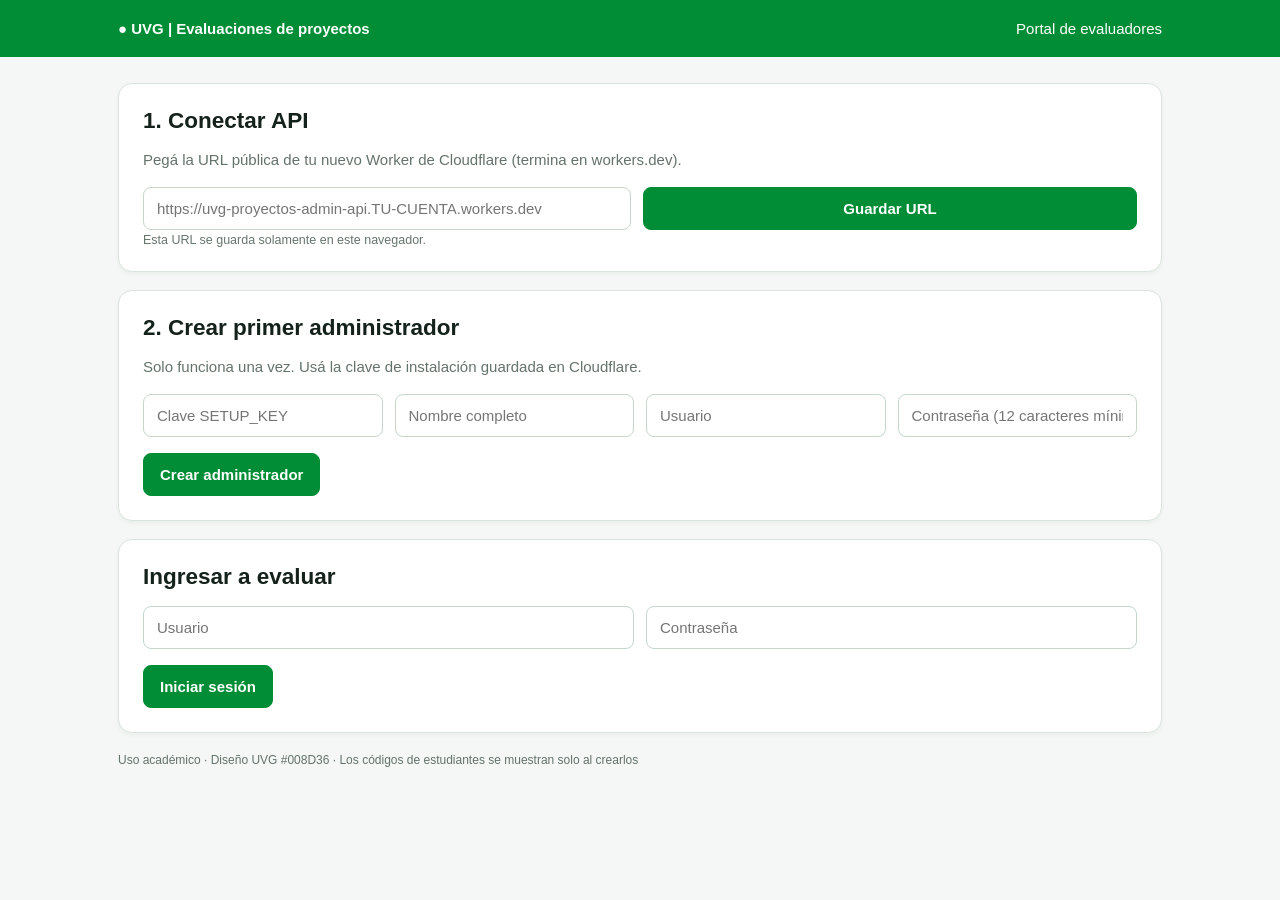
==== admin/index.html @ 7e179da8 "Agregar panel administrativo de evaluaciones UVG" ====
<!doctype html><html lang="es"><head><meta charset="utf-8"><meta name="viewport" content="width=device-width,initial-scale=1"><title>Evaluaciones UVG | Administración</title><link rel="stylesheet" href="styles.css"></head><body><header><div class="wrap head"><strong>● UVG | Evaluaciones de proyectos</strong><span>Portal de evaluadores</span></div></header><main class="wrap"><div id="message" role="status"></div><section class="card" id="config"><h2>1. Conectar API</h2><p>Pegá la URL pública de tu nuevo Worker de Cloudflare (termina en workers.dev).</p><div class="line"><input id="api" placeholder="https://uvg-proyectos-admin-api.TU-CUENTA.workers.dev"><button id="setApi">Guardar URL</button></div><small>Esta URL se guarda solamente en este navegador.</small></section><section class="card" id="setup"><h2>2. Crear primer administrador</h2><p>Solo funciona una vez. Usá la clave de instalación guardada en Cloudflare.</p><div class="fields"><input id="setupKey" type="password" placeholder="Clave SETUP_KEY"><input id="setupName" placeholder="Nombre completo"><input id="setupUser" placeholder="Usuario"><input id="setupPassword" type="password" placeholder="Contraseña (12 caracteres mínimo)"></div><button id="setupBtn">Crear administrador</button></section><section class="card" id="login"><h2>Ingresar a evaluar</h2><div class="fields"><input id="username" placeholder="Usuario"><input id="password" type="password" placeholder="Contraseña"></div><button id="loginBtn">Iniciar sesión</button></section><section id="app" hidden><section class="card"><div class="between"><div><h2>Panel de evaluación</h2><p id="who"></p></div><button id="logout" class="ghost">Cerrar sesión</button></div><div class="line"><select id="course"><option value="">Seleccionar curso</option></select><select id="group"><option value="">Seleccionar grupo</option></select><button id="open">Abrir</button></div></section><div id="grading"></div><section class="card" id="admin" hidden><h2>Administración</h2><div class="actions"><button id="seed">Crear POO 2026 · Sección 50 · 5 grupos</button><button id="newUser" class="ghost">Agregar evaluador</button><button id="newCourse" class="ghost">Crear otro curso</button></div><div id="adminPanel"></div></section></section><p class="footer">Uso académico · Diseño UVG #008D36 · Los códigos de estudiantes se muestran solo al crearlos</p></main><script src="app.js"></script></body></html>
---- admin/styles.css ----
:root{font-family:Arial,Helvetica,sans-serif;color:#14221b;background:#f4f7f5;font-size:15px}*{box-sizing:border-box}body{margin:0}header{background:#008D36;color:#fff;padding:20px 0}header .head{display:flex;justify-content:space-between;gap:12px;flex-wrap:wrap}.wrap{max-width:1080px;margin:auto;padding:0 18px}main{padding-top:26px!important;padding-bottom:60px!important}.card{background:#fff;border:1px solid #dae4dc;border-radius:14px;padding:24px;margin:0 0 18px;box-shadow:0 2px 5px #13291b0b}h1,h2,h3{margin:0 0 14px}p{color:#64736a;line-height:1.5}small{color:#65766a}.line,.actions,.between{display:flex;align-items:center;gap:12px;flex-wrap:wrap}.between{justify-content:space-between}.line>*{flex:1;min-width:160px}.fields{display:grid;grid-template-columns:repeat(auto-fit,minmax(190px,1fr));gap:12px;margin:16px 0}input,select,textarea{width:100%;padding:12px 13px;border:1px solid #c7d6cb;border-radius:8px;font:inherit;background:white;color:#18271d}textarea{min-height:75px;resize:vertical}button{background:#008D36;color:#fff;border:1px solid #008D36;border-radius:8px;padding:12px 16px;font:inherit;font-weight:bold;cursor:pointer}button:hover{filter:brightness(.95)}button:disabled{opacity:.5;cursor:not-allowed}.ghost{background:white;color:#008D36}.rubric{border-top:1px solid #e7eee9;padding:20px 0}.rubric h3{font-size:16px}.levels{display:grid;grid-template-columns:repeat(5,minmax(0,1fr));gap:8px;margin:12px 0}.level{padding:12px 5px;background:#fff;color:#22352a;border:1px solid #cfded3;font-size:13px;min-height:64px;line-height:1.5}.level.selected{background:#008D36;border-color:#008D36;color:white}.level span{display:block;font-weight:normal}.metric{display:flex;justify-content:space-between;gap:12px;background:#e9f7ee;border-radius:10px;padding:20px;margin:20px 0}.grade{font-size:32px;color:#008D36;margin:8px 0}.tag{display:inline-block;border-radius:40px;background:#e6f4e9;color:#087a37;padding:6px 12px;font-size:13px}#message:not(:empty){padding:14px;border-radius:9px;background:#ebf6ef;color:#155d34;margin-bottom:14px;white-space:pre-wrap}.footer{font-size:12px}.admin-form{margin:16px 0;padding:18px;background:#f4f8f5;border-radius:10px}.admin-form textarea{min-height:120px}table{width:100%;border-collapse:collapse}td,th{padding:9px;border-bottom:1px solid #ebefec;text-align:left}code{word-break:break-all}#result{margin-top:20px}@media(max-width:630px){.levels{grid-template-columns:repeat(2,minmax(0,1fr))}.card{padding:15px}}
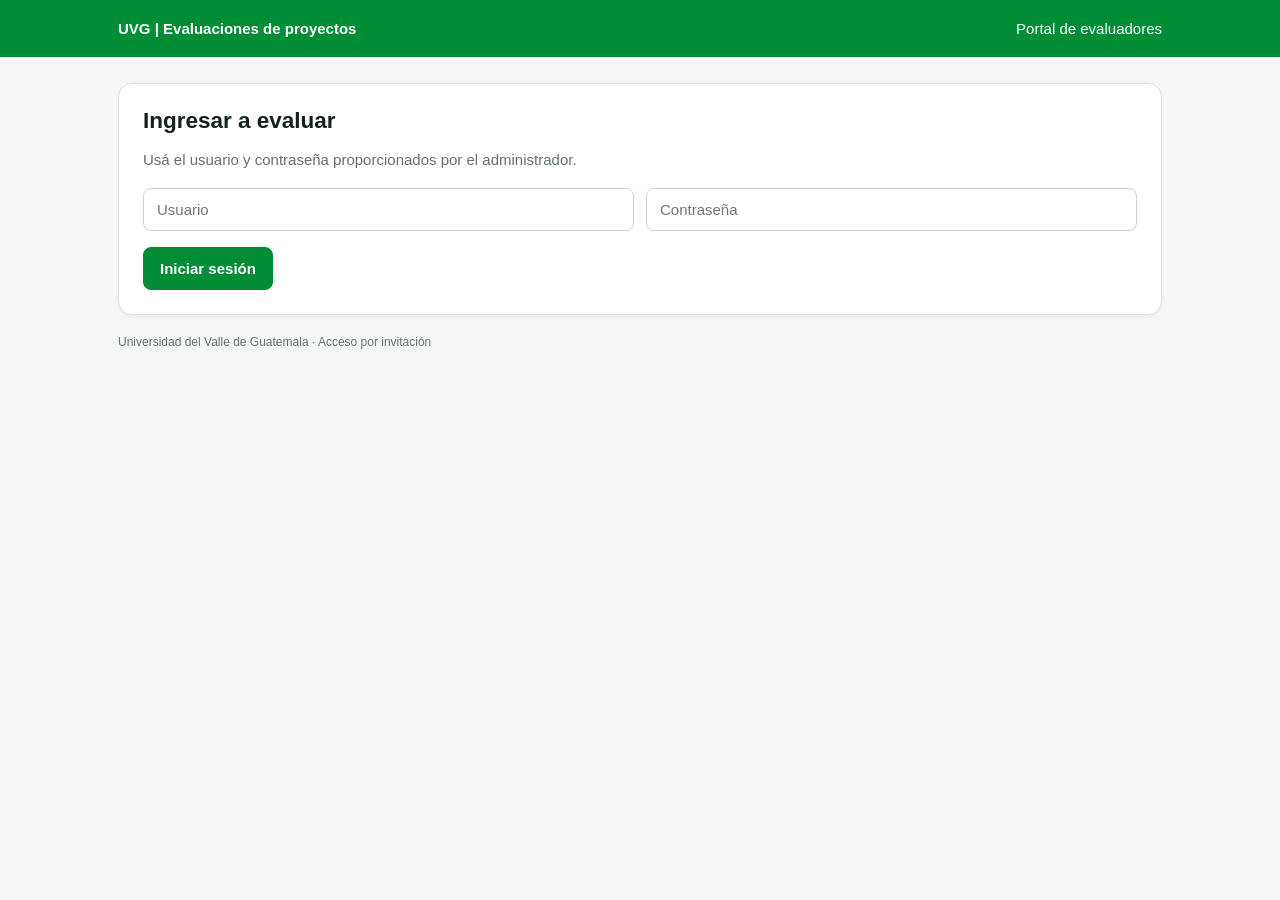
==== commit a4e4ad0f: "Implementar acceso docente y asignaciones de grupos" ====
--- a/admin/index.html
+++ b/admin/index.html
@@ -1 +1 @@
-<!doctype html><html lang="es"><head><meta charset="utf-8"><meta name="viewport" content="width=device-width,initial-scale=1"><title>Evaluaciones UVG | Administración</title><link rel="stylesheet" href="styles.css"></head><body><header><div class="wrap head"><strong>● UVG | Evaluaciones de proyectos</strong><span>Portal de evaluadores</span></div></header><main class="wrap"><div id="message" role="status"></div><section class="card" id="config"><h2>1. Conectar API</h2><p>Pegá la URL pública de tu nuevo Worker de Cloudflare (termina en workers.dev).</p><div class="line"><input id="api" placeholder="https://uvg-proyectos-admin-api.TU-CUENTA.workers.dev"><button id="setApi">Guardar URL</button></div><small>Esta URL se guarda solamente en este navegador.</small></section><section class="card" id="setup"><h2>2. Crear primer administrador</h2><p>Solo funciona una vez. Usá la clave de instalación guardada en Cloudflare.</p><div class="fields"><input id="setupKey" type="password" placeholder="Clave SETUP_KEY"><input id="setupName" placeholder="Nombre completo"><input id="setupUser" placeholder="Usuario"><input id="setupPassword" type="password" placeholder="Contraseña (12 caracteres mínimo)"></div><button id="setupBtn">Crear administrador</button></section><section class="card" id="login"><h2>Ingresar a evaluar</h2><div class="fields"><input id="username" placeholder="Usuario"><input id="password" type="password" placeholder="Contraseña"></div><button id="loginBtn">Iniciar sesión</button></section><section id="app" hidden><section class="card"><div class="between"><div><h2>Panel de evaluación</h2><p id="who"></p></div><button id="logout" class="ghost">Cerrar sesión</button></div><div class="line"><select id="course"><option value="">Seleccionar curso</option></select><select id="group"><option value="">Seleccionar grupo</option></select><button id="open">Abrir</button></div></section><div id="grading"></div><section class="card" id="admin" hidden><h2>Administración</h2><div class="actions"><button id="seed">Crear POO 2026 · Sección 50 · 5 grupos</button><button id="newUser" class="ghost">Agregar evaluador</button><button id="newCourse" class="ghost">Crear otro curso</button></div><div id="adminPanel"></div></section></section><p class="footer">Uso académico · Diseño UVG #008D36 · Los códigos de estudiantes se muestran solo al crearlos</p></main><script src="app.js"></script></body></html>
+<!doctype html><html lang="es"><head><meta charset="utf-8"><meta name="viewport" content="width=device-width,initial-scale=1"><title>UVG | Portal de evaluadores</title><link rel="stylesheet" href="styles.css"></head><body><header><div class="wrap head"><strong>UVG | Evaluaciones de proyectos</strong><span>Portal de evaluadores</span></div></header><main class="wrap"><div id="message" role="status"></div><section class="card" id="login"><h2>Ingresar a evaluar</h2><p>Usá el usuario y contraseña proporcionados por el administrador.</p><div class="fields"><input id="username" autocomplete="username" placeholder="Usuario"><input id="password" autocomplete="current-password" type="password" placeholder="Contraseña"></div><button id="loginBtn">Iniciar sesión</button></section><section id="app" hidden><section class="card"><div class="between"><div><h2>Mis evaluaciones asignadas</h2><p id="who"></p></div><button id="logout" class="ghost">Cerrar sesión</button></div><div class="line"><select id="course"><option value="">Seleccionar curso</option></select><select id="group"><option value="">Seleccionar grupo</option></select><button id="open">Evaluar</button></div></section><div id="grading"></div></section><p class="footer">Universidad del Valle de Guatemala · Acceso por invitación</p></main><script src="evaluador.js"></script></body></html>
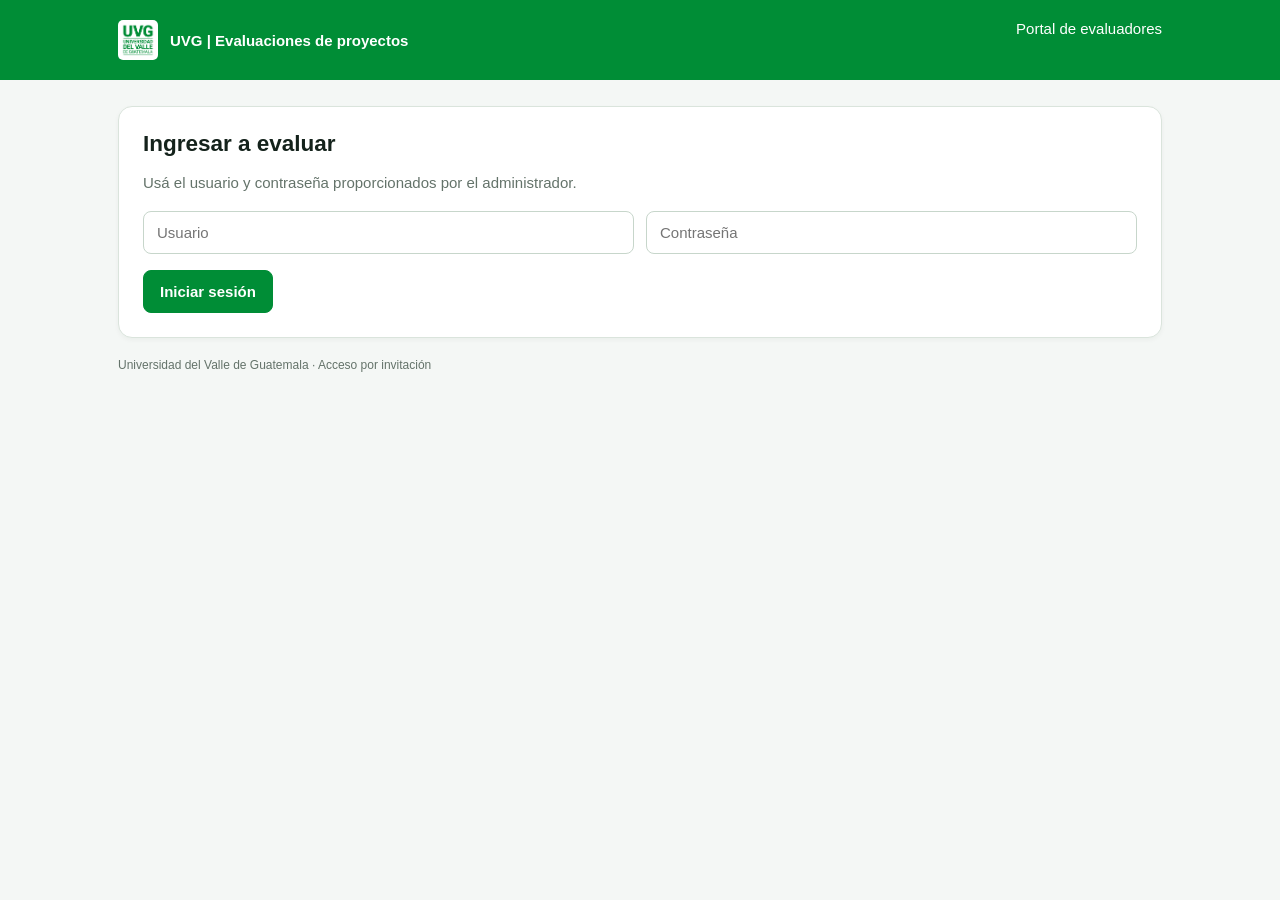
==== commit 9cfadd1c: "Mejorar logo UVG y finalizacion de evaluaciones" ====
--- a/admin/index.html
+++ b/admin/index.html
@@ -1 +1 @@
-<!doctype html><html lang="es"><head><meta charset="utf-8"><meta name="viewport" content="width=device-width,initial-scale=1"><title>UVG | Portal de evaluadores</title><link rel="stylesheet" href="styles.css"></head><body><header><div class="wrap head"><strong>UVG | Evaluaciones de proyectos</strong><span>Portal de evaluadores</span></div></header><main class="wrap"><div id="message" role="status"></div><section class="card" id="login"><h2>Ingresar a evaluar</h2><p>Usá el usuario y contraseña proporcionados por el administrador.</p><div class="fields"><input id="username" autocomplete="username" placeholder="Usuario"><input id="password" autocomplete="current-password" type="password" placeholder="Contraseña"></div><button id="loginBtn">Iniciar sesión</button></section><section id="app" hidden><section class="card"><div class="between"><div><h2>Mis evaluaciones asignadas</h2><p id="who"></p></div><button id="logout" class="ghost">Cerrar sesión</button></div><div class="line"><select id="course"><option value="">Seleccionar curso</option></select><select id="group"><option value="">Seleccionar grupo</option></select><button id="open">Evaluar</button></div></section><div id="grading"></div></section><p class="footer">Universidad del Valle de Guatemala · Acceso por invitación</p></main><script src="evaluador.js"></script></body></html>+<!doctype html><html lang="es"><head><meta charset="utf-8"><meta name="viewport" content="width=device-width,initial-scale=1"><title>UVG | Portal de evaluadores</title><link rel="icon" type="image/png" href="../assets/logo-uvg.png"><link rel="stylesheet" href="styles.css"></head><body><header><div class="wrap head"><strong class="brand"><img src="../assets/logo-uvg.png" alt="Logo UVG">UVG | Evaluaciones de proyectos</strong><span>Portal de evaluadores</span></div></header><main class="wrap"><div id="message" role="status"></div><section class="card" id="login"><h2>Ingresar a evaluar</h2><p>Usá el usuario y contraseña proporcionados por el administrador.</p><div class="fields"><input id="username" autocomplete="username" placeholder="Usuario"><input id="password" autocomplete="current-password" type="password" placeholder="Contraseña"></div><button id="loginBtn">Iniciar sesión</button></section><section id="app" hidden><section class="card"><div class="between"><div><h2>Mis evaluaciones asignadas</h2><p id="who"></p></div><button id="logout" class="ghost">Cerrar sesión</button></div><div class="line"><select id="course"><option value="">Seleccionar curso</option></select><select id="group"><option value="">Seleccionar grupo</option></select><button id="open">Evaluar</button></div></section><div id="grading"></div></section><p class="footer">Universidad del Valle de Guatemala · Acceso por invitación</p></main><script src="evaluador.js"></script></body></html>
--- a/admin/styles.css
+++ b/admin/styles.css
@@ -1 +1,6 @@
 :root{font-family:Arial,Helvetica,sans-serif;color:#14221b;background:#f4f7f5;font-size:15px}*{box-sizing:border-box}body{margin:0}header{background:#008D36;color:#fff;padding:20px 0}header .head{display:flex;justify-content:space-between;gap:12px;flex-wrap:wrap}.wrap{max-width:1080px;margin:auto;padding:0 18px}main{padding-top:26px!important;padding-bottom:60px!important}.card{background:#fff;border:1px solid #dae4dc;border-radius:14px;padding:24px;margin:0 0 18px;box-shadow:0 2px 5px #13291b0b}h1,h2,h3{margin:0 0 14px}p{color:#64736a;line-height:1.5}small{color:#65766a}.line,.actions,.between{display:flex;align-items:center;gap:12px;flex-wrap:wrap}.between{justify-content:space-between}.line>*{flex:1;min-width:160px}.fields{display:grid;grid-template-columns:repeat(auto-fit,minmax(190px,1fr));gap:12px;margin:16px 0}input,select,textarea{width:100%;padding:12px 13px;border:1px solid #c7d6cb;border-radius:8px;font:inherit;background:white;color:#18271d}textarea{min-height:75px;resize:vertical}button{background:#008D36;color:#fff;border:1px solid #008D36;border-radius:8px;padding:12px 16px;font:inherit;font-weight:bold;cursor:pointer}button:hover{filter:brightness(.95)}button:disabled{opacity:.5;cursor:not-allowed}.ghost{background:white;color:#008D36}.rubric{border-top:1px solid #e7eee9;padding:20px 0}.rubric h3{font-size:16px}.levels{display:grid;grid-template-columns:repeat(5,minmax(0,1fr));gap:8px;margin:12px 0}.level{padding:12px 5px;background:#fff;color:#22352a;border:1px solid #cfded3;font-size:13px;min-height:64px;line-height:1.5}.level.selected{background:#008D36;border-color:#008D36;color:white}.level span{display:block;font-weight:normal}.metric{display:flex;justify-content:space-between;gap:12px;background:#e9f7ee;border-radius:10px;padding:20px;margin:20px 0}.grade{font-size:32px;color:#008D36;margin:8px 0}.tag{display:inline-block;border-radius:40px;background:#e6f4e9;color:#087a37;padding:6px 12px;font-size:13px}#message:not(:empty){padding:14px;border-radius:9px;background:#ebf6ef;color:#155d34;margin-bottom:14px;white-space:pre-wrap}.footer{font-size:12px}.admin-form{margin:16px 0;padding:18px;background:#f4f8f5;border-radius:10px}.admin-form textarea{min-height:120px}table{width:100%;border-collapse:collapse}td,th{padding:9px;border-bottom:1px solid #ebefec;text-align:left}code{word-break:break-all}#result{margin-top:20px}@media(max-width:630px){.levels{grid-template-columns:repeat(2,minmax(0,1fr))}.card{padding:15px}}
+
+/* Identidad institucional UVG */
+.brand{display:inline-flex;align-items:center;gap:12px}
+.brand img{height:40px;width:40px;object-fit:contain;background:white;border-radius:5px;padding:3px}
+.status-note{border:1px solid #b8dac5;background:#edf8f0;color:#155d34;border-radius:9px;padding:14px;margin:14px 0}
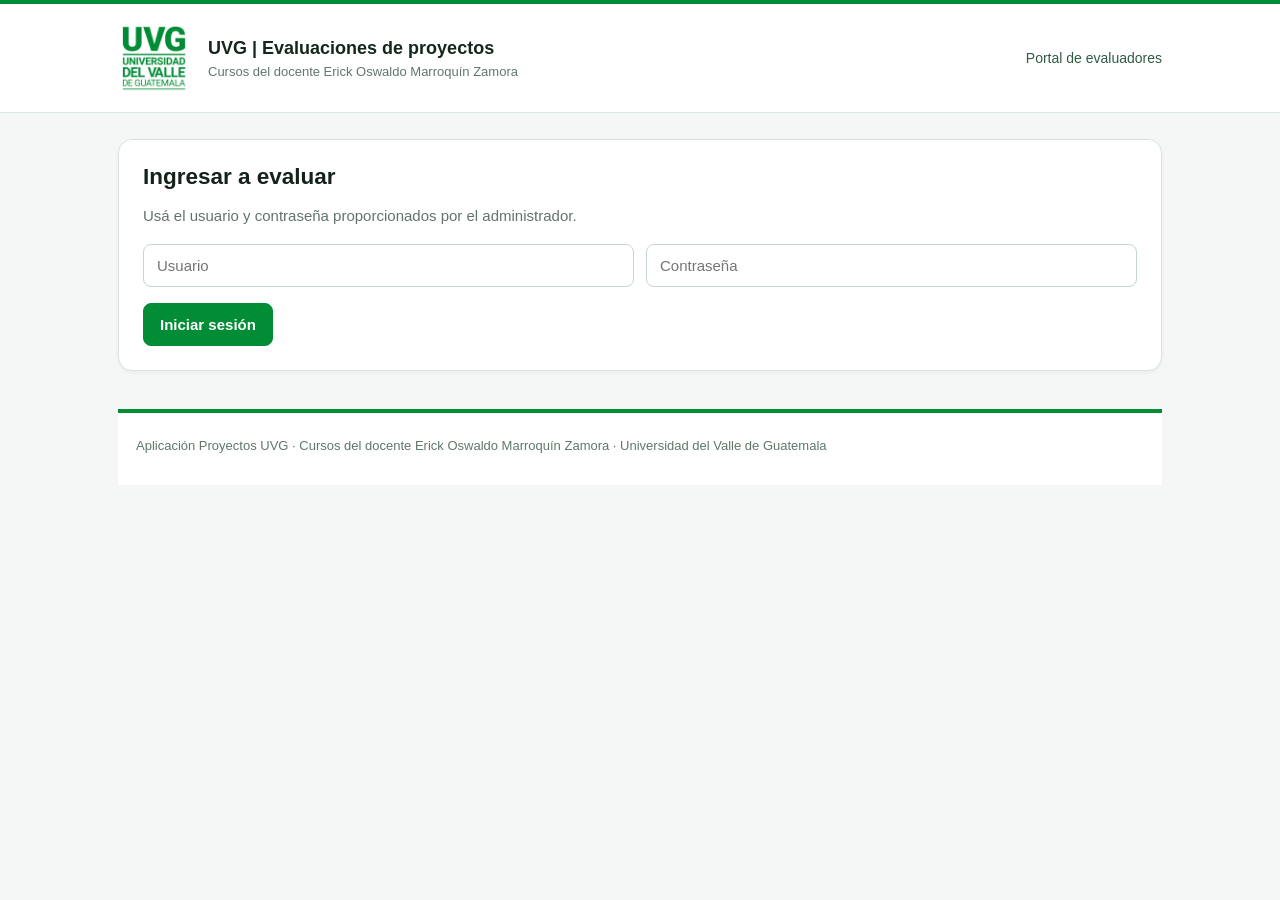
==== commit 3942ccb2: "Unificar identidad institucional de cursos UVG" ====
--- a/admin/index.html
+++ b/admin/index.html
@@ -1 +1 @@
-<!doctype html><html lang="es"><head><meta charset="utf-8"><meta name="viewport" content="width=device-width,initial-scale=1"><title>UVG | Portal de evaluadores</title><link rel="icon" type="image/png" href="../assets/logo-uvg.png"><link rel="stylesheet" href="styles.css"></head><body><header><div class="wrap head"><strong class="brand"><img src="../assets/logo-uvg.png" alt="Logo UVG">UVG | Evaluaciones de proyectos</strong><span>Portal de evaluadores</span></div></header><main class="wrap"><div id="message" role="status"></div><section class="card" id="login"><h2>Ingresar a evaluar</h2><p>Usá el usuario y contraseña proporcionados por el administrador.</p><div class="fields"><input id="username" autocomplete="username" placeholder="Usuario"><input id="password" autocomplete="current-password" type="password" placeholder="Contraseña"></div><button id="loginBtn">Iniciar sesión</button></section><section id="app" hidden><section class="card"><div class="between"><div><h2>Mis evaluaciones asignadas</h2><p id="who"></p></div><button id="logout" class="ghost">Cerrar sesión</button></div><div class="line"><select id="course"><option value="">Seleccionar curso</option></select><select id="group"><option value="">Seleccionar grupo</option></select><button id="open">Evaluar</button></div></section><div id="grading"></div></section><p class="footer">Universidad del Valle de Guatemala · Acceso por invitación</p></main><script src="evaluador.js"></script></body></html>+<!doctype html><html lang="es"><head><meta charset="utf-8"><meta name="viewport" content="width=device-width,initial-scale=1"><title>UVG | Portal de evaluadores</title><link rel="icon" type="image/png" href="../assets/logo-uvg.png"><link rel="stylesheet" href="styles.css"><link rel="stylesheet" href="identidad-cursos.css"></head><body><header class="institutional-header"><div class="wrap institutional-head"><div class="institutional-brand"><img src="../assets/logo-uvg.png" alt="Universidad del Valle de Guatemala"><div><strong>UVG | Evaluaciones de proyectos</strong><small>Cursos del docente Erick Oswaldo Marroquín Zamora</small></div></div><span class="institutional-location">Portal de evaluadores</span></div></header><main class="wrap"><div id="message" role="status"></div><section class="card" id="login"><h2>Ingresar a evaluar</h2><p>Usá el usuario y contraseña proporcionados por el administrador.</p><div class="fields"><input id="username" autocomplete="username" placeholder="Usuario"><input id="password" autocomplete="current-password" type="password" placeholder="Contraseña"></div><button id="loginBtn">Iniciar sesión</button></section><section id="app" hidden><section class="card"><div class="between"><div><h2>Mis evaluaciones asignadas</h2><p id="who"></p></div><button id="logout" class="ghost">Cerrar sesión</button></div><div class="line"><select id="course"><option value="">Seleccionar curso</option></select><select id="group"><option value="">Seleccionar grupo</option></select><button id="open">Evaluar</button></div></section><div id="grading"></div></section><footer class="institutional-footer"><div class="wrap">Aplicación Proyectos UVG · Cursos del docente Erick Oswaldo Marroquín Zamora · Universidad del Valle de Guatemala</div></footer><script src="evaluador.js"></script></body></html>
--- a/admin/styles.css
+++ b/admin/styles.css
@@ -4,3 +4,9 @@
 .brand{display:inline-flex;align-items:center;gap:12px}
 .brand img{height:40px;width:40px;object-fit:contain;background:white;border-radius:5px;padding:3px}
 .status-note{border:1px solid #b8dac5;background:#edf8f0;color:#155d34;border-radius:9px;padding:14px;margin:14px 0}
+
+/* Rúbrica finalizada: conservar la selección visible sin permitir cambios. */
+.level:disabled { opacity: 1; cursor: default; }
+.level.selected:disabled { background:#008D36; border-color:#008D36; color:#fff; }
+.level:disabled:hover { filter:none; }
+.rubric textarea[readonly], #overall[readonly] { background:#f4f7f5; color:#26392e; cursor:default; }
--- a/admin/identidad-cursos.css
+++ b/admin/identidad-cursos.css
@@ -0,0 +1,12 @@
+/* Identidad de cursos UVG – independiente de la lógica de evaluación */
+.institutional-header{background:#fff!important;color:#15271d!important;border-top:4px solid #008D36;border-bottom:1px solid #dce7df;padding:18px 0!important}
+.institutional-head{display:flex;justify-content:space-between;align-items:center;gap:20px;flex-wrap:wrap}
+.institutional-brand{display:flex;align-items:center;gap:18px}
+.institutional-brand img{width:72px;height:72px;object-fit:contain;background:transparent;border-radius:0;padding:0}
+.institutional-brand strong{display:block;font-size:18px}
+.institutional-brand small{display:block;font-size:13px;color:#62776a;margin-top:5px}
+.institutional-location{font-size:14px;color:#315b42}
+.institutional-footer{border-top:4px solid #008D36;margin-top:38px;padding:23px 0 30px;color:#60776a;font-size:13px;background:#fff;line-height:1.5}
+.institutional-footer .wrap{max-width:1120px}
+.result-footer{padding-bottom:30px!important}
+@media(max-width:560px){.institutional-brand img{width:60px;height:60px}.institutional-location{padding-left:78px}.institutional-brand strong{font-size:16px}}
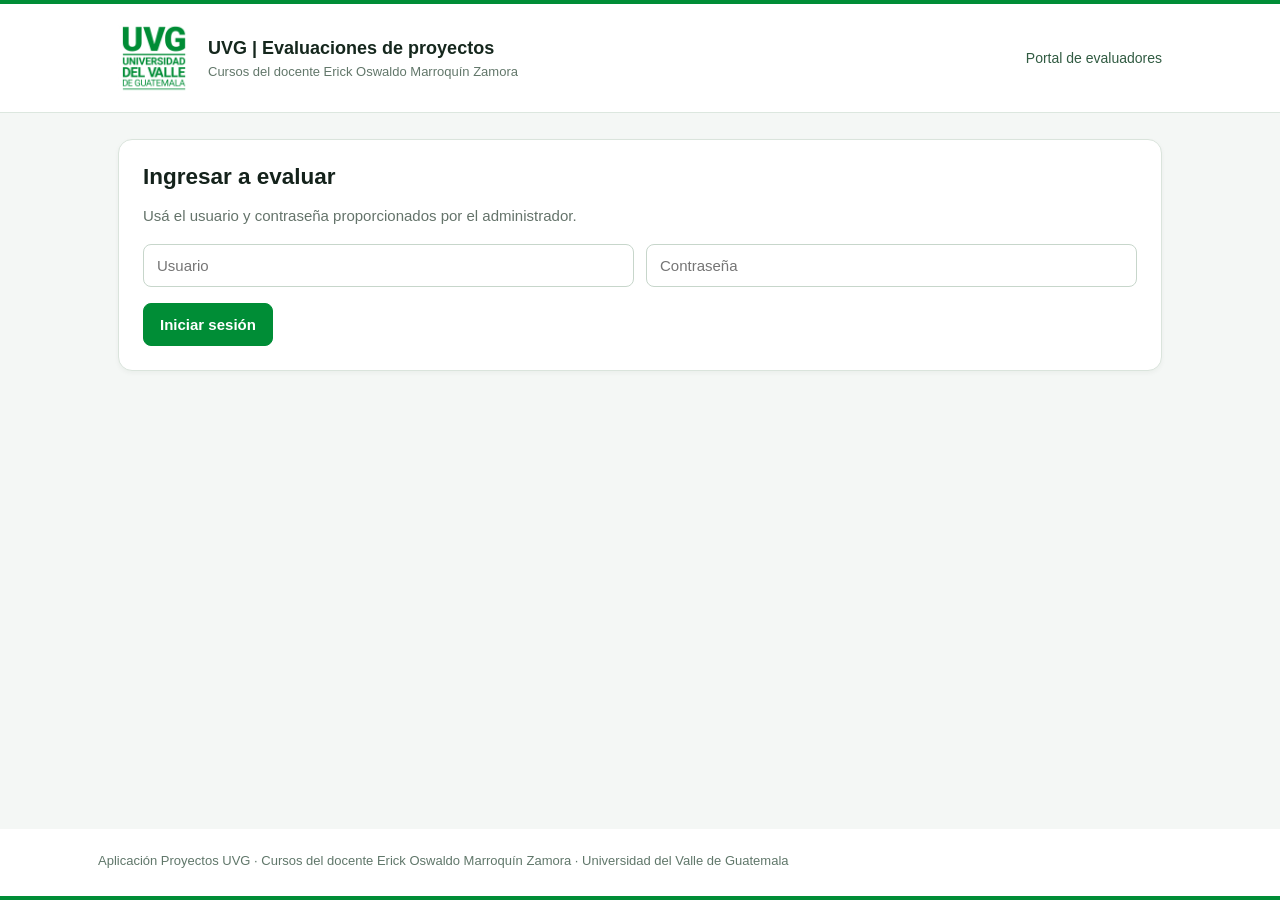
==== commit e0d69b72: "Corregir footer de evaluadores y administracion" ====
--- a/admin/index.html
+++ b/admin/index.html
@@ -1 +1 @@
-<!doctype html><html lang="es"><head><meta charset="utf-8"><meta name="viewport" content="width=device-width,initial-scale=1"><title>UVG | Portal de evaluadores</title><link rel="icon" type="image/png" href="../assets/logo-uvg.png"><link rel="stylesheet" href="styles.css"><link rel="stylesheet" href="identidad-cursos.css"></head><body><header class="institutional-header"><div class="wrap institutional-head"><div class="institutional-brand"><img src="../assets/logo-uvg.png" alt="Universidad del Valle de Guatemala"><div><strong>UVG | Evaluaciones de proyectos</strong><small>Cursos del docente Erick Oswaldo Marroquín Zamora</small></div></div><span class="institutional-location">Portal de evaluadores</span></div></header><main class="wrap"><div id="message" role="status"></div><section class="card" id="login"><h2>Ingresar a evaluar</h2><p>Usá el usuario y contraseña proporcionados por el administrador.</p><div class="fields"><input id="username" autocomplete="username" placeholder="Usuario"><input id="password" autocomplete="current-password" type="password" placeholder="Contraseña"></div><button id="loginBtn">Iniciar sesión</button></section><section id="app" hidden><section class="card"><div class="between"><div><h2>Mis evaluaciones asignadas</h2><p id="who"></p></div><button id="logout" class="ghost">Cerrar sesión</button></div><div class="line"><select id="course"><option value="">Seleccionar curso</option></select><select id="group"><option value="">Seleccionar grupo</option></select><button id="open">Evaluar</button></div></section><div id="grading"></div></section><footer class="institutional-footer"><div class="wrap">Aplicación Proyectos UVG · Cursos del docente Erick Oswaldo Marroquín Zamora · Universidad del Valle de Guatemala</div></footer><script src="evaluador.js"></script></body></html>+<!doctype html><html lang="es"><head><meta charset="utf-8"><meta name="viewport" content="width=device-width,initial-scale=1"><title>UVG | Portal de evaluadores</title><link rel="icon" type="image/png" href="../assets/logo-uvg.png"><link rel="stylesheet" href="styles.css"><link rel="stylesheet" href="identidad-cursos.css"></head><body><header class="institutional-header"><div class="wrap institutional-head"><div class="institutional-brand"><img src="../assets/logo-uvg.png" alt="Universidad del Valle de Guatemala"><div><strong>UVG | Evaluaciones de proyectos</strong><small>Cursos del docente Erick Oswaldo Marroquín Zamora</small></div></div><span class="institutional-location">Portal de evaluadores</span></div></header><main class="wrap"><div id="message" role="status"></div><section class="card" id="login"><h2>Ingresar a evaluar</h2><p>Usá el usuario y contraseña proporcionados por el administrador.</p><div class="fields"><input id="username" autocomplete="username" placeholder="Usuario"><input id="password" autocomplete="current-password" type="password" placeholder="Contraseña"></div><button id="loginBtn">Iniciar sesión</button></section><section id="app" hidden><section class="card"><div class="between"><div><h2>Mis evaluaciones asignadas</h2><p id="who"></p></div><button id="logout" class="ghost">Cerrar sesión</button></div><div class="line"><select id="course"><option value="">Seleccionar curso</option></select><select id="group"><option value="">Seleccionar grupo</option></select><button id="open">Evaluar</button></div></section><div id="grading"></div></section></main><footer class="institutional-footer"><div class="wrap">Aplicación Proyectos UVG · Cursos del docente Erick Oswaldo Marroquín Zamora · Universidad del Valle de Guatemala</div></footer><script src="evaluador.js"></script></body></html>
--- a/admin/identidad-cursos.css
+++ b/admin/identidad-cursos.css
@@ -1,12 +1,133 @@
-/* Identidad de cursos UVG – independiente de la lógica de evaluación */
-.institutional-header{background:#fff!important;color:#15271d!important;border-top:4px solid #008D36;border-bottom:1px solid #dce7df;padding:18px 0!important}
-.institutional-head{display:flex;justify-content:space-between;align-items:center;gap:20px;flex-wrap:wrap}
-.institutional-brand{display:flex;align-items:center;gap:18px}
-.institutional-brand img{width:72px;height:72px;object-fit:contain;background:transparent;border-radius:0;padding:0}
-.institutional-brand strong{display:block;font-size:18px}
-.institutional-brand small{display:block;font-size:13px;color:#62776a;margin-top:5px}
-.institutional-location{font-size:14px;color:#315b42}
-.institutional-footer{border-top:4px solid #008D36;margin-top:38px;padding:23px 0 30px;color:#60776a;font-size:13px;background:#fff;line-height:1.5}
-.institutional-footer .wrap{max-width:1120px}
-.result-footer{padding-bottom:30px!important}
-@media(max-width:560px){.institutional-brand img{width:60px;height:60px}.institutional-location{padding-left:78px}.institutional-brand strong{font-size:16px}}
+/* =========================================================
+   APLICACIÓN PROYECTOS UVG — IDENTIDAD INSTITUCIONAL
+   Aplica a: administrador, evaluadores y resultados.
+   Modificaciones visuales únicamente; no altera las notas.
+   ========================================================= */
+
+/* Página completa: footer abajo si hay poco contenido,
+   y después del contenido cuando la página es larga. */
+html {
+  min-height: 100%;
+}
+
+body {
+  min-height: 100vh;
+  min-height: 100dvh;
+  margin: 0;
+  display: flex;
+  flex-direction: column;
+  background: #f4f7f5;
+}
+
+/* Los tres HTML existentes tienen header, main y footer
+   como hijos directos del body. No es necesario tocarlos. */
+body > header {
+  flex-shrink: 0;
+}
+
+body > main {
+  flex: 1 0 auto;
+  width: 100%;
+  min-width: 0;
+}
+
+/* .wrap tiene margin:auto en styles.css; evitamos que
+   ese estilo centre verticalmente el contenido principal. */
+body > main.wrap {
+  margin: 0 auto;
+}
+
+/* Encabezado institucional */
+.institutional-header {
+  background: #fff !important;
+  color: #15271d !important;
+  border-top: 4px solid #008D36;
+  border-bottom: 1px solid #dce7df;
+  padding: 18px 0 !important;
+}
+
+.institutional-head {
+  display: flex;
+  justify-content: space-between;
+  align-items: center;
+  gap: 20px;
+  flex-wrap: wrap;
+}
+
+.institutional-brand {
+  display: flex;
+  align-items: center;
+  gap: 18px;
+}
+
+.institutional-brand img {
+  width: 72px;
+  height: 72px;
+  object-fit: contain;
+  background: transparent;
+  border-radius: 0;
+  padding: 0;
+}
+
+.institutional-brand strong {
+  display: block;
+  font-size: 18px;
+}
+
+.institutional-brand small {
+  display: block;
+  font-size: 13px;
+  color: #62776a;
+  margin-top: 5px;
+}
+
+.institutional-location {
+  font-size: 14px;
+  color: #315b42;
+}
+
+/* Pie de página institucional: ocupa el ancho completo
+   y se coloca al fondo sin superponerse al contenido. */
+body > footer.institutional-footer {
+  flex-shrink: 0;
+  width: 100%;
+  margin-top: auto !important;
+  padding: 22px 0 24px !important;
+  border-top: 0;
+  border-bottom: 4px solid #008D36;
+  background: #fff;
+  color: #60776a;
+  font-size: 13px;
+  line-height: 1.6;
+}
+
+.institutional-footer .wrap {
+  max-width: 1120px;
+  margin: 0 auto;
+}
+
+/* La pantalla pública usa también la clase result-footer. */
+body > footer.result-footer {
+  margin-top: auto !important;
+  padding: 22px 0 24px !important;
+  max-width: none !important;
+}
+
+@media (max-width: 560px) {
+  .institutional-brand img {
+    width: 60px;
+    height: 60px;
+  }
+
+  .institutional-location {
+    padding-left: 78px;
+  }
+
+  .institutional-brand strong {
+    font-size: 16px;
+  }
+
+  .institutional-footer .wrap {
+    padding: 0 18px;
+  }
+}
